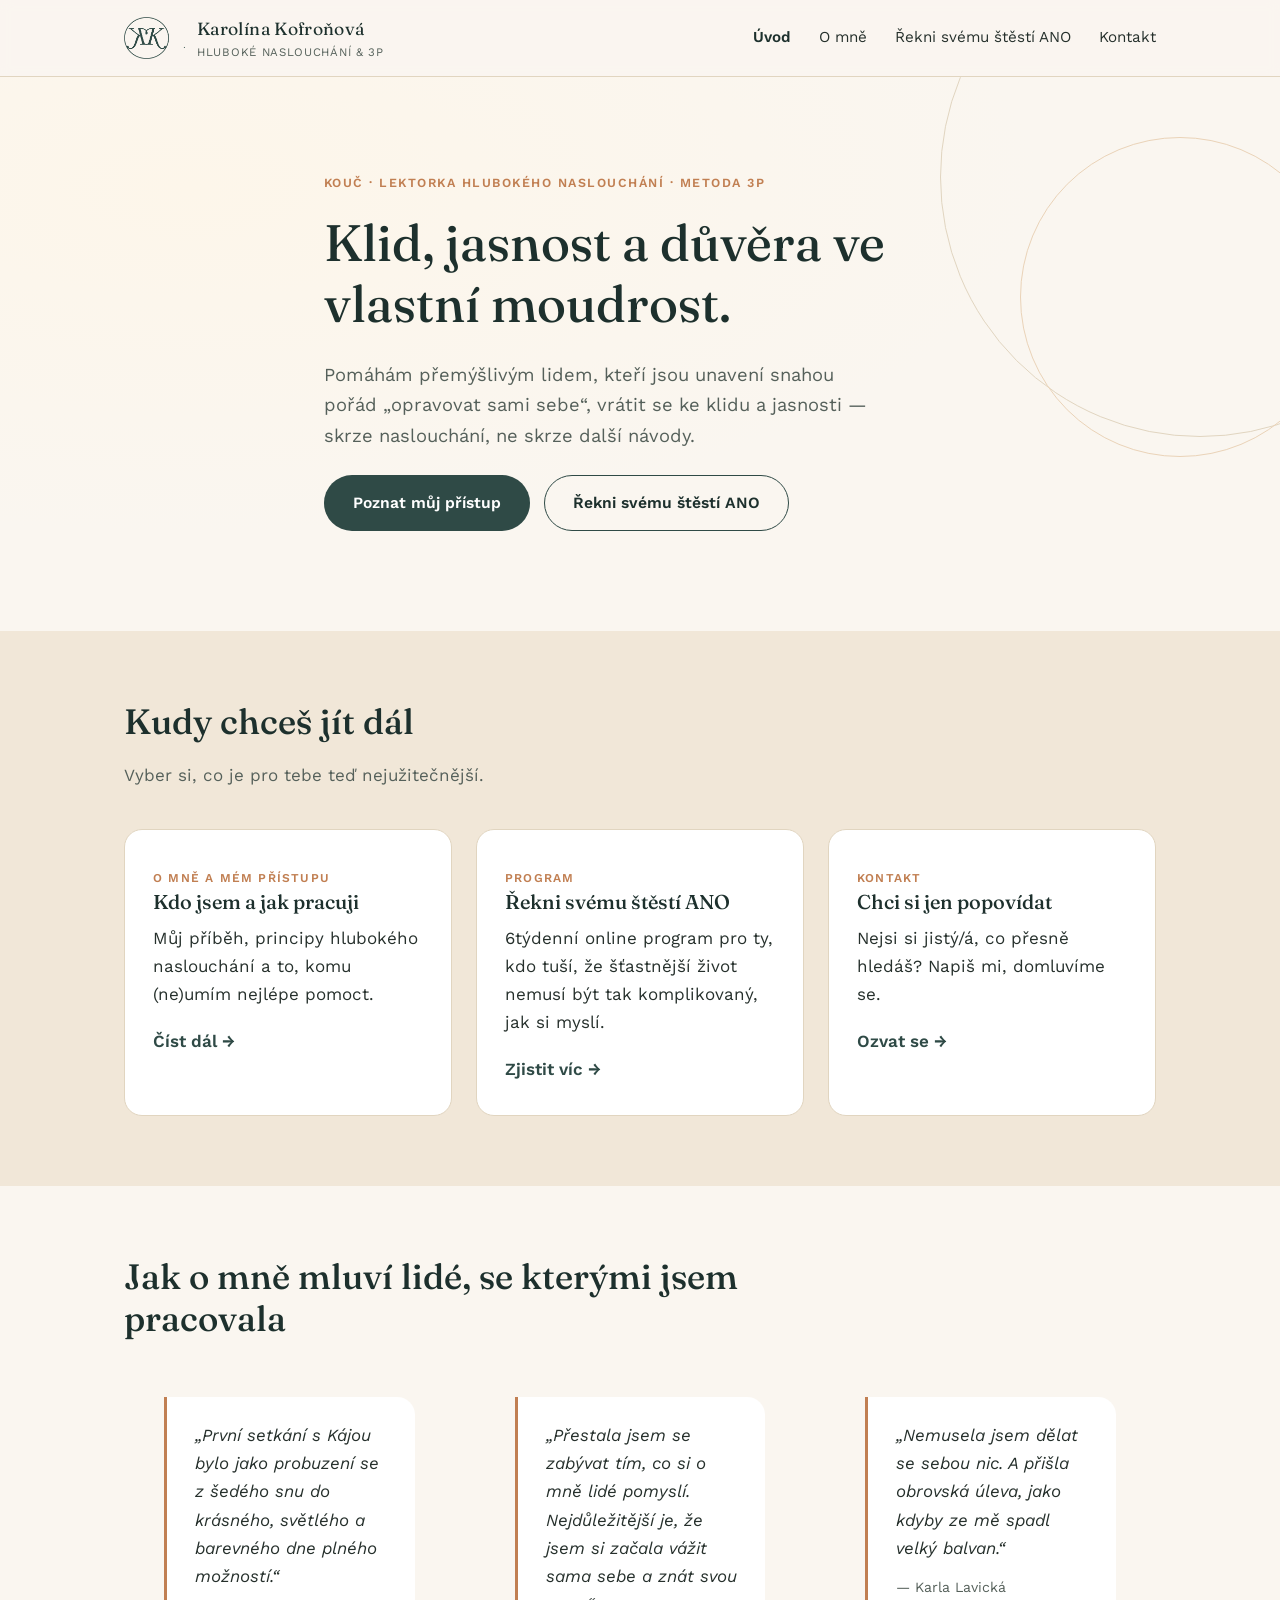
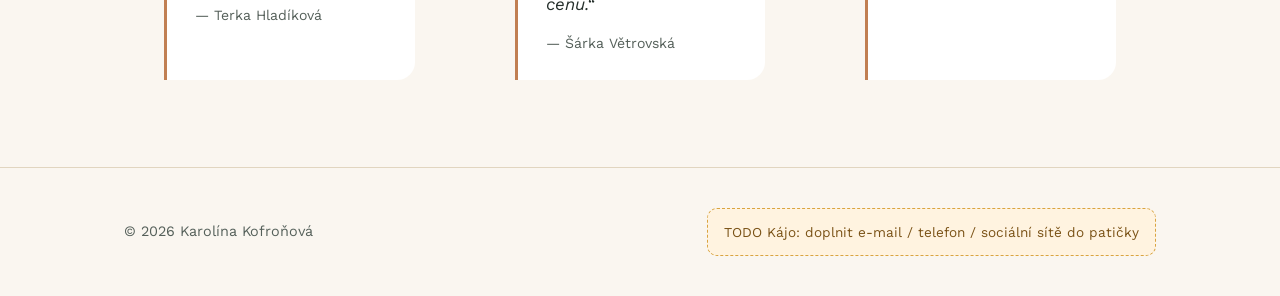
==== index.html @ d35735d0 "Initial 3-page site: úvod, o mně, program Řekni svému štěstí ANO" ====
<!DOCTYPE html>
<html lang="cs">
<head>
<meta charset="UTF-8">
<meta name="viewport" content="width=device-width, initial-scale=1.0">
<title>Karolína Kofroňová — kouč a lektorka hlubokého naslouchání</title>
<meta name="description" content="Karolína Kofroňová, kouč a lektorka hlubokého naslouchání a metody 3P. Pomáhám přemýšlivým lidem vrátit se ke klidu, jasnosti a důvěře ve vlastní moudrost.">
<link rel="preconnect" href="https://fonts.googleapis.com">
<link rel="preconnect" href="https://fonts.gstatic.com" crossorigin>
<link href="https://fonts.googleapis.com/css2?family=Fraunces:wght@400;500;600&family=Work+Sans:wght@400;500;600&display=swap" rel="stylesheet">
<link rel="stylesheet" href="assets/style.css">
</head>
<body>

<header class="site-header">
  <div class="wrap">
    <a class="brand" href="index.html">
      <img src="assets/logo-circle.png" alt="Karolína Kofroňová – logo">
      <span>
        <span class="brand-name">Karolína Kofroňová</span>
        <span class="brand-tagline">Hluboké naslouchání &amp; 3P</span>
      </span>
    </a>
    <button class="nav-toggle" aria-label="Otevřít menu" onclick="document.querySelector('.main-nav').classList.toggle('open')">☰</button>
    <nav class="main-nav">
      <a href="index.html" class="current">Úvod</a>
      <a href="o-mne.html">O mně</a>
      <a href="program-stesti.html">Řekni svému štěstí ANO</a>
      <a href="o-mne.html#kontakt">Kontakt</a>
    </nav>
  </div>
</header>

<section class="hero">
  <span class="ring r1" aria-hidden="true"></span>
  <span class="ring r2" aria-hidden="true"></span>
  <div class="wrap hero-inner">
    <span class="eyebrow">Kouč · lektorka hlubokého naslouchání · metoda 3P</span>
    <h1>Klid, jasnost a důvěra ve vlastní moudrost.</h1>
    <p class="lede">Pomáhám přemýšlivým lidem, kteří jsou unavení snahou pořád „opravovat sami sebe“, vrátit se ke klidu a jasnosti — skrze naslouchání, ne skrze další návody.</p>
    <div class="btn-row">
      <a class="btn btn-primary" href="o-mne.html">Poznat můj přístup</a>
      <a class="btn btn-ghost" href="program-stesti.html">Řekni svému štěstí ANO</a>
    </div>
  </div>
</section>

<section class="alt">
  <div class="wrap">
    <div class="section-head">
      <h2>Kudy chceš jít dál</h2>
      <p>Vyber si, co je pro tebe teď nejužitečnější.</p>
    </div>
    <div class="path-grid">
      <a class="path-card" href="o-mne.html">
        <span class="kicker">O mně a mém přístupu</span>
        <h3>Kdo jsem a jak pracuji</h3>
        <p>Můj příběh, principy hlubokého naslouchání a to, komu (ne)umím nejlépe pomoct.</p>
        <span class="arrow">Číst dál →</span>
      </a>
      <a class="path-card" href="program-stesti.html">
        <span class="kicker">Program</span>
        <h3>Řekni svému štěstí ANO</h3>
        <p>6týdenní online program pro ty, kdo tuší, že šťastnější život nemusí být tak komplikovaný, jak si myslí.</p>
        <span class="arrow">Zjistit víc →</span>
      </a>
      <a class="path-card" href="o-mne.html#kontakt">
        <span class="kicker">Kontakt</span>
        <h3>Chci si jen popovídat</h3>
        <p>Nejsi si jistý/á, co přesně hledáš? Napiš mi, domluvíme se.</p>
        <span class="arrow">Ozvat se →</span>
      </a>
    </div>
  </div>
</section>

<section>
  <div class="wrap">
    <div class="section-head">
      <h2>Jak o mně mluví lidé, se kterými jsem pracovala</h2>
    </div>
    <div class="quote-strip">
      <blockquote class="quote">
        <p>„První setkání s Kájou bylo jako probuzení se z šedého snu do krásného, světlého a barevného dne plného možností.“</p>
        <cite>— Terka Hladíková</cite>
      </blockquote>
      <blockquote class="quote">
        <p>„Přestala jsem se zabývat tím, co si o mně lidé pomyslí. Nejdůležitější je, že jsem si začala vážit sama sebe a znát svou cenu.“</p>
        <cite>— Šárka Větrovská</cite>
      </blockquote>
      <blockquote class="quote">
        <p>„Nemusela jsem dělat se sebou nic. A přišla obrovská úleva, jako kdyby ze mě spadl velký balvan.“</p>
        <cite>— Karla Lavická</cite>
      </blockquote>
    </div>
  </div>
</section>

<footer>
  <div class="wrap">
    <span>© <span id="year"></span> Karolína Kofroňová</span>
    <span class="todo">TODO Kájo: doplnit e-mail / telefon / sociální sítě do patičky</span>
  </div>
</footer>

<script>document.getElementById('year').textContent = new Date().getFullYear();</script>
</body>
</html>
---- assets/style.css ----
:root {
  --bg: #faf6f0;
  --bg-soft: #f1e7d8;
  --bg-card: #ffffff;
  --ink: #26302c;
  --ink-soft: #55605a;
  --primary: #2f4a46;
  --primary-dark: #1d302d;
  --accent: #c17f52;
  --accent-soft: #ead3b8;
  --line: #e1d5c0;
  --max: 1080px;
  --radius: 18px;
}

* { box-sizing: border-box; }

html { scroll-behavior: smooth; }

body {
  margin: 0;
  background: var(--bg);
  color: var(--ink);
  font-family: "Work Sans", -apple-system, BlinkMacSystemFont, "Segoe UI", sans-serif;
  font-size: 17px;
  line-height: 1.65;
}

h1, h2, h3, .serif {
  font-family: "Fraunces", Georgia, serif;
  font-weight: 500;
  color: var(--primary-dark);
  line-height: 1.2;
  margin: 0 0 0.5em;
}

h1 { font-size: clamp(2.1rem, 4vw, 3.2rem); font-weight: 460; }
h2 { font-size: clamp(1.6rem, 3vw, 2.2rem); }
h3 { font-size: 1.25rem; }

p { margin: 0 0 1.1em; }

a { color: var(--primary); }

.wrap {
  max-width: var(--max);
  margin: 0 auto;
  padding: 0 24px;
}

/* Header */
.site-header {
  position: sticky;
  top: 0;
  z-index: 50;
  background: rgba(250, 246, 240, 0.9);
  backdrop-filter: blur(6px);
  border-bottom: 1px solid var(--line);
}

.site-header .wrap {
  display: flex;
  align-items: center;
  justify-content: space-between;
  padding-top: 14px;
  padding-bottom: 14px;
}

.brand {
  display: flex;
  align-items: center;
  gap: 12px;
  text-decoration: none;
  color: var(--primary-dark);
}

.brand img { height: 42px; width: auto; display: block; }

.brand-name {
  font-family: "Fraunces", serif;
  font-size: 1.1rem;
  letter-spacing: 0.02em;
}

.brand-tagline {
  display: block;
  font-family: "Work Sans", sans-serif;
  font-size: 0.72rem;
  letter-spacing: 0.06em;
  text-transform: uppercase;
  color: var(--ink-soft);
}

nav.main-nav { display: flex; align-items: center; gap: 28px; }

nav.main-nav a {
  text-decoration: none;
  color: var(--ink);
  font-size: 0.95rem;
  position: relative;
}

nav.main-nav a.current { color: var(--primary-dark); font-weight: 600; }

.nav-toggle {
  display: none;
  background: none;
  border: none;
  font-size: 1.6rem;
  color: var(--primary-dark);
  cursor: pointer;
}

@media (max-width: 720px) {
  nav.main-nav {
    position: fixed;
    top: 0;
    left: 0;
    right: 0;
    bottom: 0;
    background: var(--bg);
    flex-direction: column;
    align-items: flex-start;
    padding: 96px 24px 24px;
    gap: 20px;
    visibility: hidden;
    opacity: 0;
    transition: opacity 0.2s ease;
    border-bottom: 1px solid var(--line);
  }
  nav.main-nav.open { visibility: visible; opacity: 1; }
  .nav-toggle { display: block; }
}

/* Buttons */
.btn {
  display: inline-block;
  padding: 14px 28px;
  border-radius: 999px;
  text-decoration: none;
  font-size: 0.98rem;
  font-weight: 600;
  transition: transform 0.15s ease, box-shadow 0.15s ease;
  border: 1px solid transparent;
}

.btn:hover { transform: translateY(-1px); }

.btn-primary { background: var(--primary); color: #fff; }
.btn-primary:hover { background: var(--primary-dark); }

.btn-accent { background: var(--accent); color: #fff; }
.btn-accent:hover { background: #a96a3f; }

.btn-ghost {
  background: transparent;
  border-color: var(--primary);
  color: var(--primary-dark);
}

.btn-row { display: flex; flex-wrap: wrap; gap: 14px; margin-top: 24px; }

/* Hero */
.hero {
  position: relative;
  padding: 90px 0 100px;
  overflow: hidden;
  background: radial-gradient(ellipse at 15% 20%, #fdf6ea 0%, var(--bg) 55%);
}

.hero .ring {
  position: absolute;
  border-radius: 50%;
  border: 1px solid var(--line);
}

.hero .ring.r1 { width: 520px; height: 520px; right: -180px; top: -160px; }
.hero .ring.r2 { width: 320px; height: 320px; right: -60px; top: 60px; border-color: var(--accent-soft); }

.hero-inner { position: relative; max-width: 680px; }

.eyebrow {
  display: inline-block;
  font-size: 0.78rem;
  letter-spacing: 0.12em;
  text-transform: uppercase;
  color: var(--accent);
  font-weight: 600;
  margin-bottom: 18px;
}

.lede { font-size: 1.15rem; color: var(--ink-soft); max-width: 560px; }

/* Sections */
section { padding: 70px 0; }
section.alt { background: var(--bg-soft); }
.section-head { max-width: 640px; margin-bottom: 40px; }
.section-head p { color: var(--ink-soft); }

/* Cards */
.grid {
  display: grid;
  gap: 24px;
  grid-template-columns: repeat(auto-fit, minmax(230px, 1fr));
}

.card {
  background: var(--bg-card);
  border: 1px solid var(--line);
  border-radius: var(--radius);
  padding: 28px;
}

.card h3 { margin-bottom: 10px; }
.card p:last-child { margin-bottom: 0; }

/* Quotes */
.quote {
  background: var(--bg-card);
  border-left: 3px solid var(--accent);
  border-radius: 0 var(--radius) var(--radius) 0;
  padding: 24px 28px;
}

.quote p { font-style: italic; color: var(--ink); margin-bottom: 10px; }
.quote cite { font-style: normal; font-size: 0.88rem; color: var(--ink-soft); }

.quote-strip {
  display: grid;
  gap: 20px;
  grid-template-columns: repeat(auto-fit, minmax(260px, 1fr));
}

/* Nav cards on landing */
.path-grid {
  display: grid;
  gap: 24px;
  grid-template-columns: repeat(auto-fit, minmax(260px, 1fr));
}

.path-card {
  display: block;
  text-decoration: none;
  color: inherit;
  background: var(--bg-card);
  border: 1px solid var(--line);
  border-radius: var(--radius);
  padding: 32px 28px;
  transition: box-shadow 0.2s ease, transform 0.2s ease;
}

.path-card:hover {
  box-shadow: 0 12px 30px rgba(47, 74, 70, 0.1);
  transform: translateY(-3px);
}

.path-card .kicker {
  font-size: 0.75rem;
  letter-spacing: 0.1em;
  text-transform: uppercase;
  color: var(--accent);
  font-weight: 600;
}

.path-card .arrow { color: var(--primary); font-weight: 600; }

/* Principles list */
.principle {
  display: flex;
  gap: 18px;
  align-items: flex-start;
  padding: 22px 0;
  border-top: 1px solid var(--line);
}

.principle:last-child { border-bottom: 1px solid var(--line); }

.principle .num {
  font-family: "Fraunces", serif;
  font-size: 1.6rem;
  color: var(--accent);
  min-width: 40px;
}

/* Program box */
.program-box {
  background: var(--primary);
  color: #f4efe6;
  border-radius: var(--radius);
  padding: 36px;
}

.program-box h3 { color: #fff; }
.program-box .price { font-size: 2.2rem; font-family: "Fraunces", serif; color: #fff; }
.program-box ul { padding-left: 20px; margin: 0 0 20px; }
.program-box .btn-accent { margin-top: 4px; }

/* Footer */
footer {
  border-top: 1px solid var(--line);
  padding: 40px 0;
  color: var(--ink-soft);
  font-size: 0.9rem;
}

footer .wrap {
  display: flex;
  flex-wrap: wrap;
  gap: 16px;
  justify-content: space-between;
  align-items: center;
}

footer a { color: var(--primary-dark); text-decoration: none; }

/* Note box for placeholders during build */
.todo {
  background: #fff3e0;
  border: 1px dashed #d9a441;
  border-radius: 10px;
  padding: 12px 16px;
  font-size: 0.85rem;
  color: #7a5216;
}
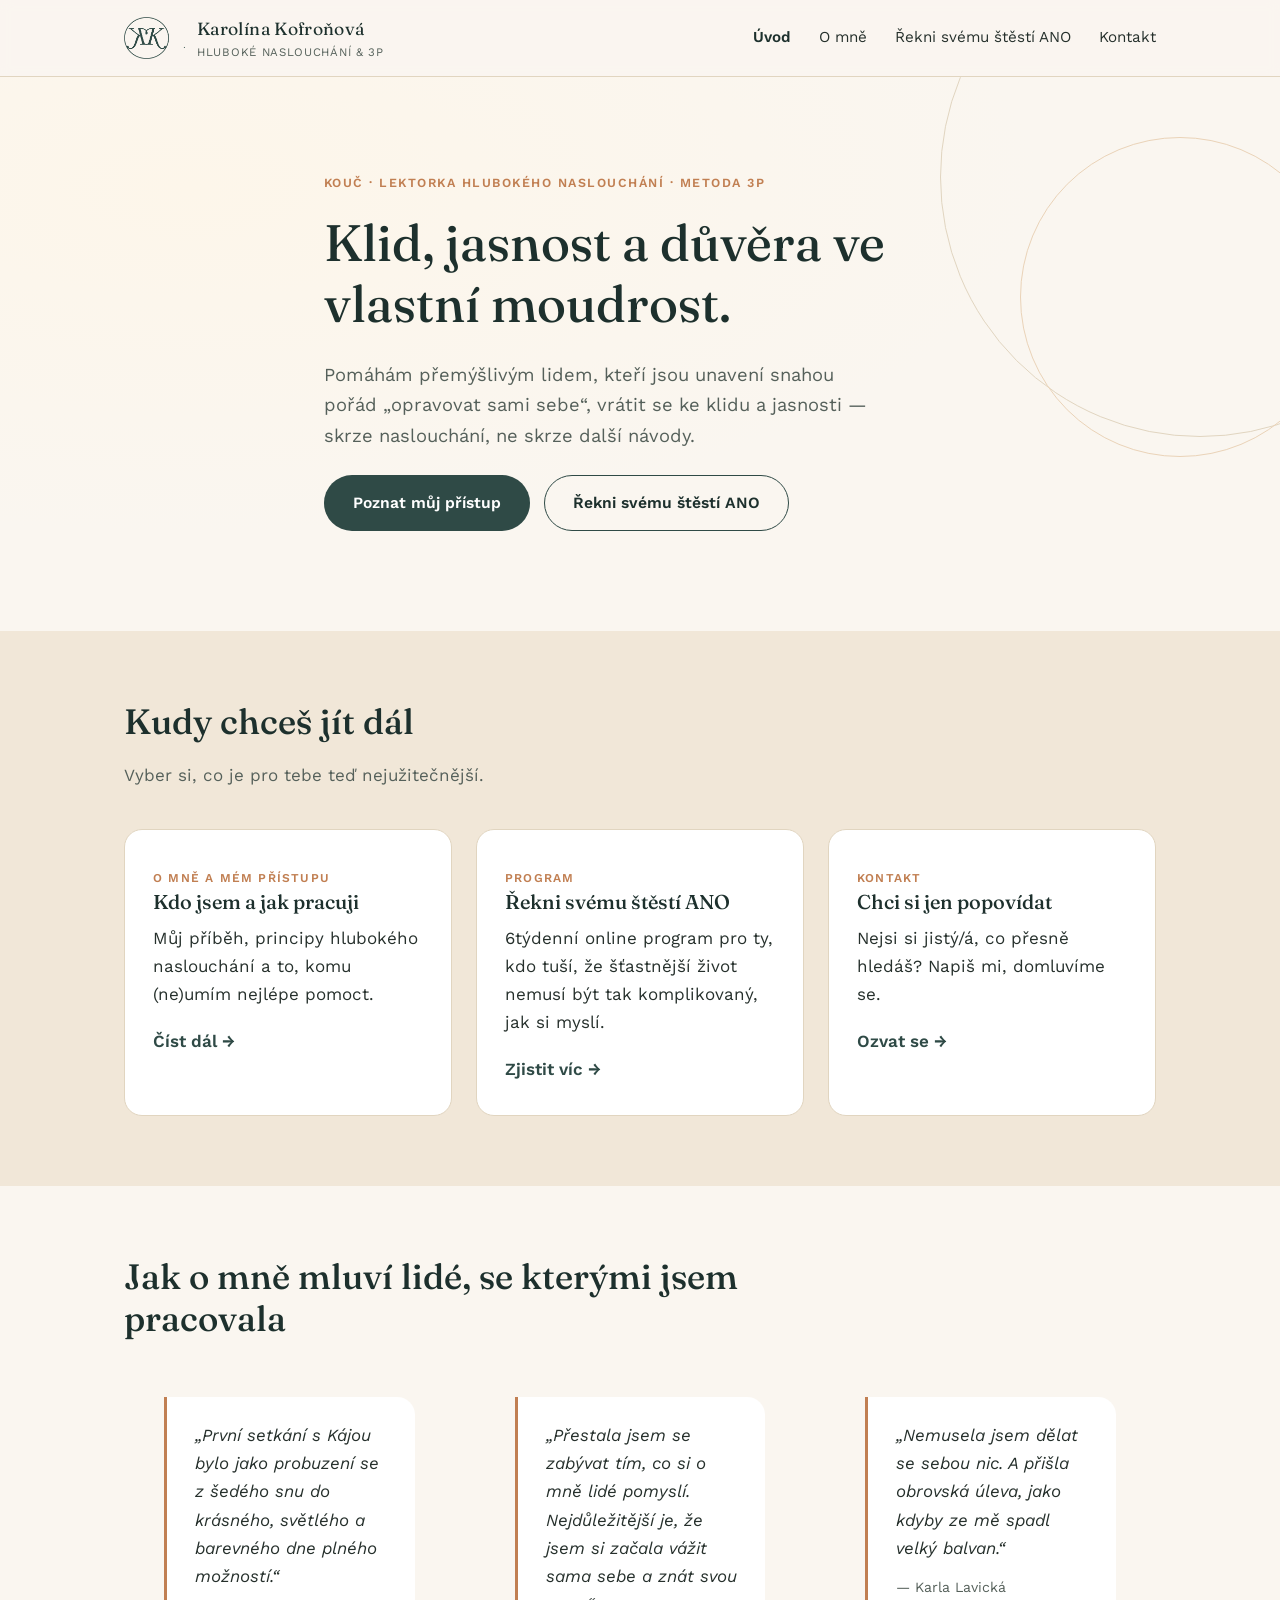
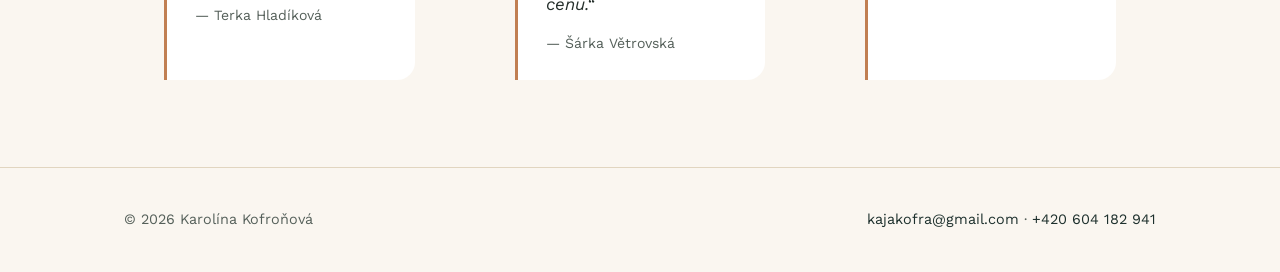
==== commit 4d8aaed8: "Doplnit kontaktní údaje (email, telefon)" ====
--- a/index.html
+++ b/index.html
@@ -99,7 +99,7 @@
 <footer>
   <div class="wrap">
     <span>© <span id="year"></span> Karolína Kofroňová</span>
-    <span class="todo">TODO Kájo: doplnit e-mail / telefon / sociální sítě do patičky</span>
+    <span><a href="mailto:kajakofra@gmail.com">kajakofra@gmail.com</a> · <a href="tel:+420604182941">+420 604 182 941</a></span>
   </div>
 </footer>
 
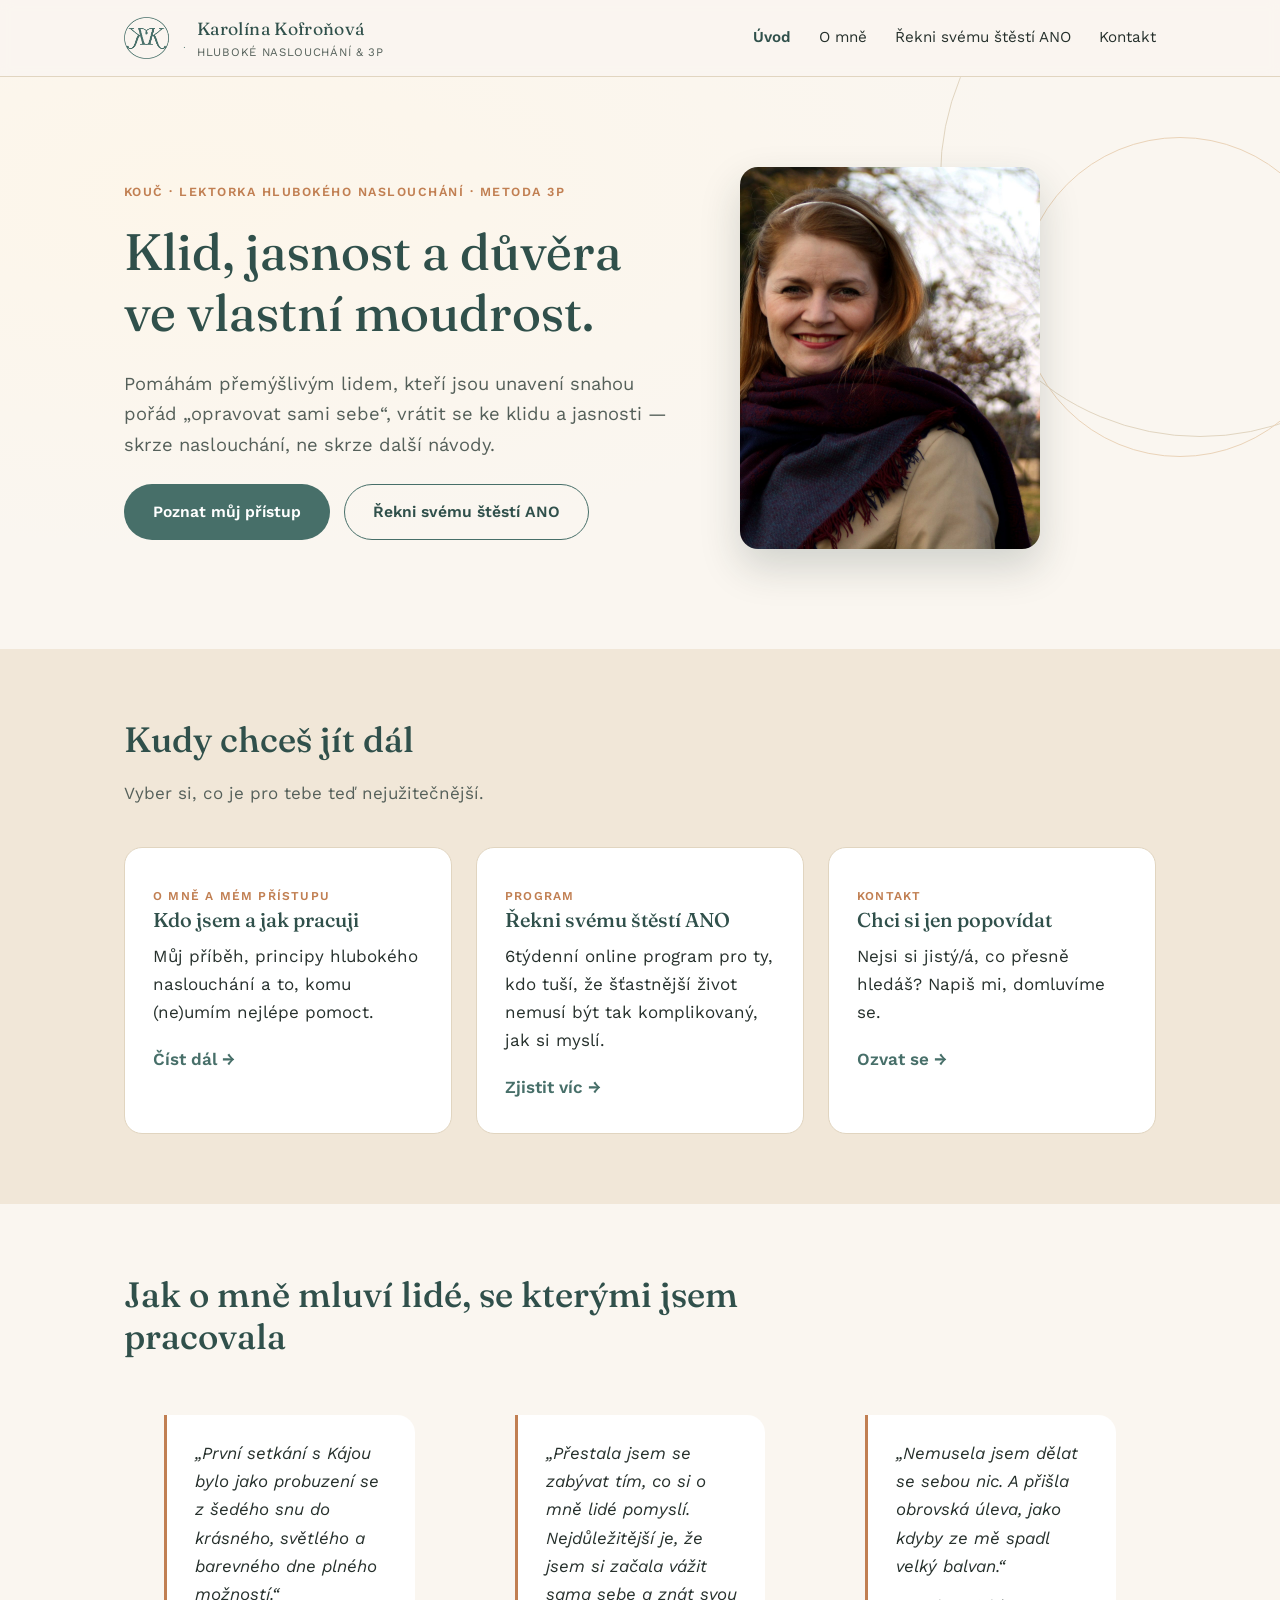
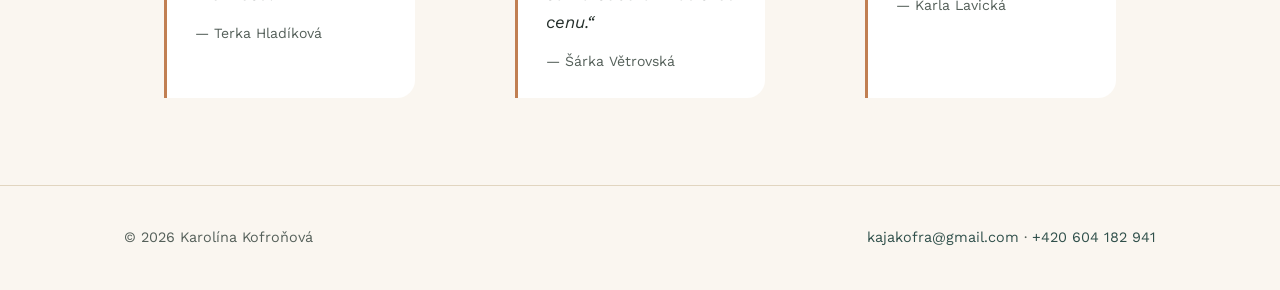
==== commit e8545d32: "Přidat fotky Karolíny na úvodní, O mně a prodejní stránku" ====
--- a/index.html
+++ b/index.html
@@ -34,13 +34,18 @@
 <section class="hero">
   <span class="ring r1" aria-hidden="true"></span>
   <span class="ring r2" aria-hidden="true"></span>
-  <div class="wrap hero-inner">
-    <span class="eyebrow">Kouč · lektorka hlubokého naslouchání · metoda 3P</span>
-    <h1>Klid, jasnost a důvěra ve vlastní moudrost.</h1>
-    <p class="lede">Pomáhám přemýšlivým lidem, kteří jsou unavení snahou pořád „opravovat sami sebe“, vrátit se ke klidu a jasnosti — skrze naslouchání, ne skrze další návody.</p>
-    <div class="btn-row">
-      <a class="btn btn-primary" href="o-mne.html">Poznat můj přístup</a>
-      <a class="btn btn-ghost" href="program-stesti.html">Řekni svému štěstí ANO</a>
+  <div class="wrap hero-flex">
+    <div class="hero-inner">
+      <span class="eyebrow">Kouč · lektorka hlubokého naslouchání · metoda 3P</span>
+      <h1>Klid, jasnost a důvěra ve vlastní moudrost.</h1>
+      <p class="lede">Pomáhám přemýšlivým lidem, kteří jsou unavení snahou pořád „opravovat sami sebe“, vrátit se ke klidu a jasnosti — skrze naslouchání, ne skrze další návody.</p>
+      <div class="btn-row">
+        <a class="btn btn-primary" href="o-mne.html">Poznat můj přístup</a>
+        <a class="btn btn-ghost" href="program-stesti.html">Řekni svému štěstí ANO</a>
+      </div>
+    </div>
+    <div class="hero-photo">
+      <img src="assets/photos/hero-index.jpg" alt="Karolína Kofroňová">
     </div>
   </div>
 </section>
--- a/assets/style.css
+++ b/assets/style.css
@@ -4,8 +4,8 @@
   --bg-card: #ffffff;
   --ink: #26302c;
   --ink-soft: #55605a;
-  --primary: #2f4a46;
-  --primary-dark: #1d302d;
+  --primary: #476f69;
+  --primary-dark: #30504b;
   --accent: #c17f52;
   --accent-soft: #ead3b8;
   --line: #e1d5c0;
@@ -179,6 +179,46 @@
 
 .hero-inner { position: relative; max-width: 680px; }
 
+.hero-flex {
+  position: relative;
+  display: flex;
+  align-items: center;
+  gap: 56px;
+}
+
+.hero-flex .hero-inner { flex: 1 1 480px; max-width: 560px; }
+
+.hero-photo {
+  flex: 0 0 auto;
+  width: 300px;
+}
+
+.hero-photo img {
+  display: block;
+  width: 100%;
+  height: auto;
+  border-radius: var(--radius);
+  box-shadow: 0 18px 40px rgba(29, 48, 45, 0.18);
+}
+
+@media (max-width: 860px) {
+  .hero-flex { flex-direction: column-reverse; gap: 32px; }
+  .hero-flex .hero-inner { max-width: 100%; }
+  .hero-photo { width: 220px; }
+}
+
+.inset-photo {
+  float: right;
+  width: 260px;
+  margin: 6px 0 24px 32px;
+  border-radius: var(--radius);
+  box-shadow: 0 18px 40px rgba(29, 48, 45, 0.15);
+}
+
+@media (max-width: 640px) {
+  .inset-photo { float: none; width: 200px; margin: 0 auto 24px; display: block; }
+}
+
 .eyebrow {
   display: inline-block;
   font-size: 0.78rem;
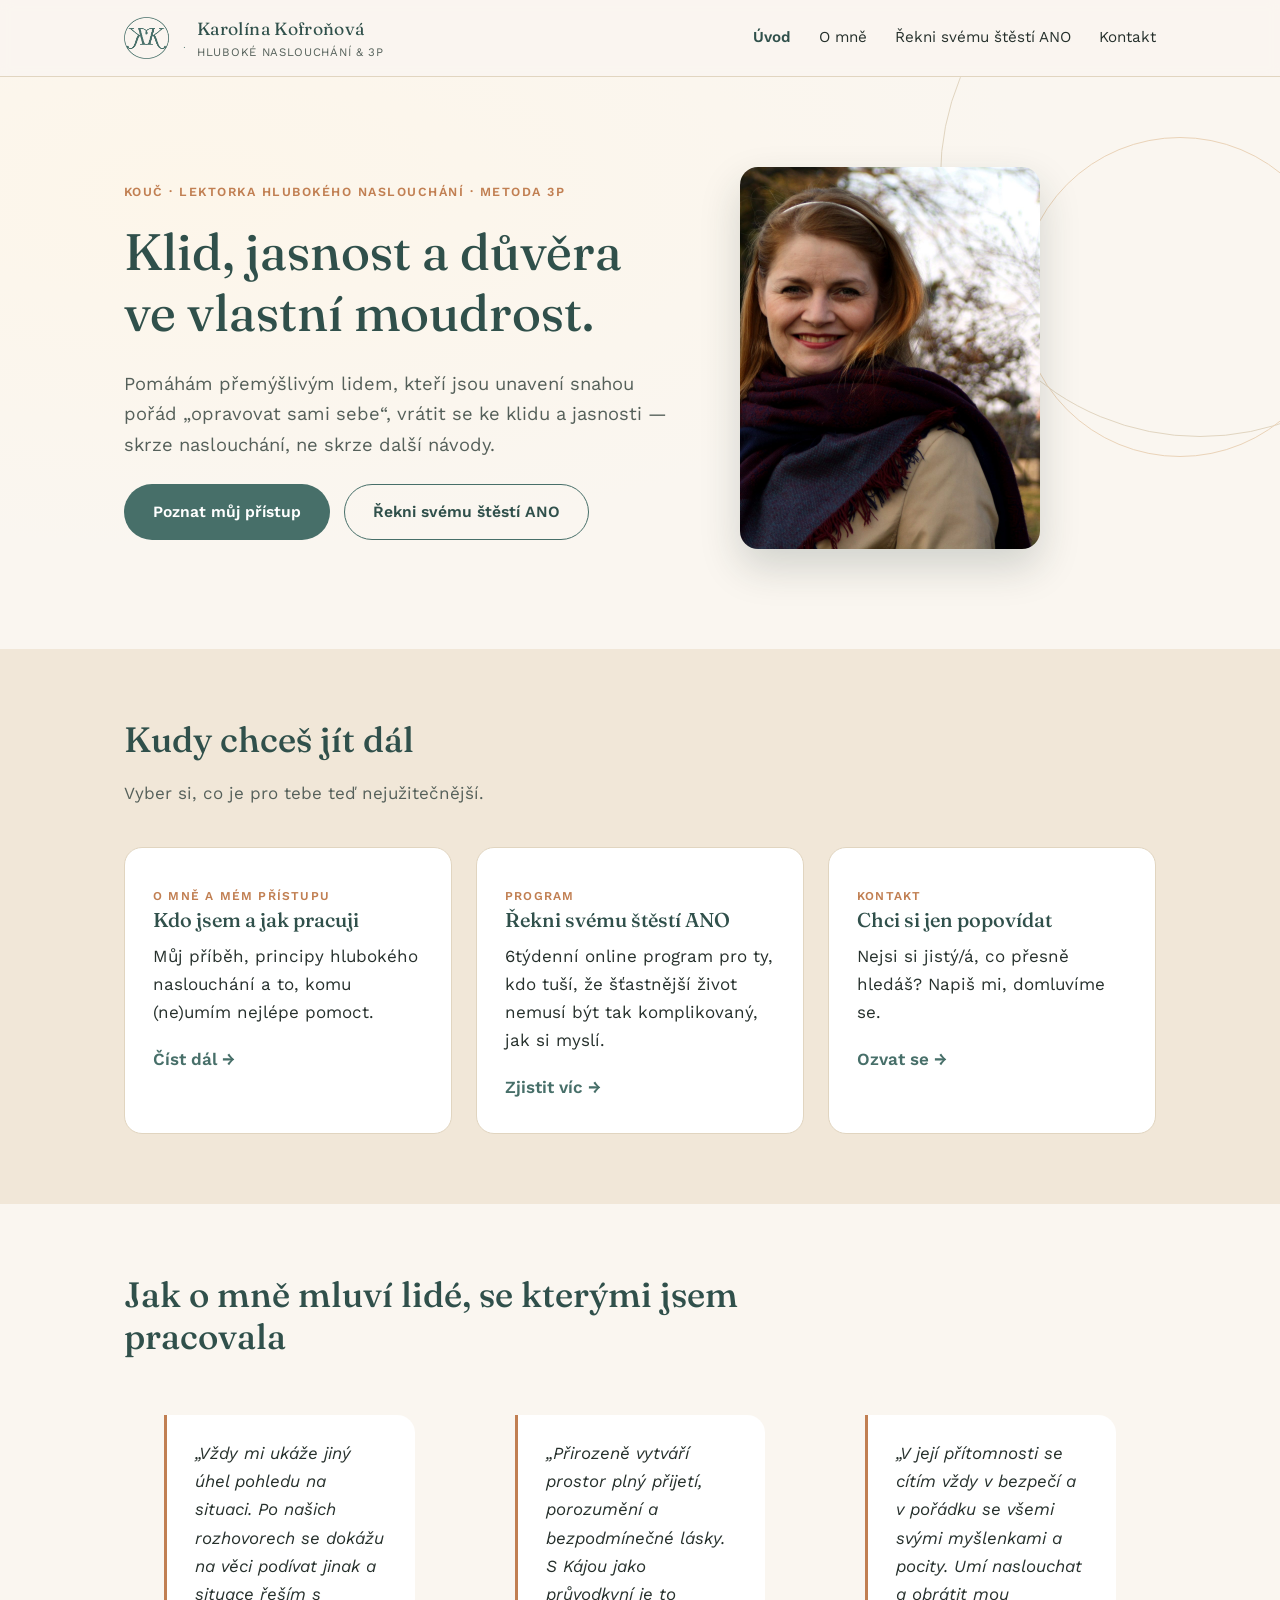
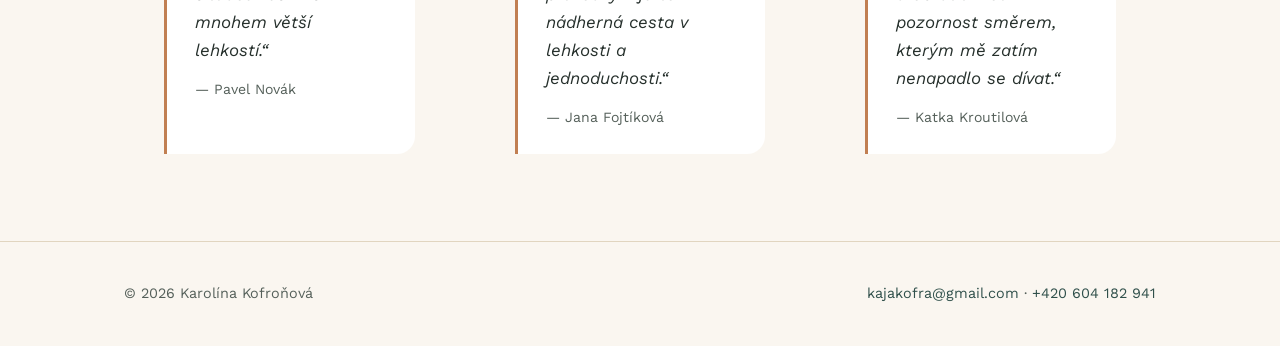
==== commit b8d661ef: "Upravit stránku O mně: nový odstavec o projektu Česko naslouchá, upravený princip Všímám si, nové re" ====
--- a/index.html
+++ b/index.html
@@ -86,16 +86,16 @@
     </div>
     <div class="quote-strip">
       <blockquote class="quote">
-        <p>„První setkání s Kájou bylo jako probuzení se z šedého snu do krásného, světlého a barevného dne plného možností.“</p>
-        <cite>— Terka Hladíková</cite>
+        <p>„Vždy mi ukáže jiný úhel pohledu na situaci. Po našich rozhovorech se dokážu na věci podívat jinak a situace řeším s mnohem větší lehkostí.“</p>
+        <cite>— Pavel Novák</cite>
       </blockquote>
       <blockquote class="quote">
-        <p>„Přestala jsem se zabývat tím, co si o mně lidé pomyslí. Nejdůležitější je, že jsem si začala vážit sama sebe a znát svou cenu.“</p>
-        <cite>— Šárka Větrovská</cite>
+        <p>„Přirozeně vytváří prostor plný přijetí, porozumění a bezpodmínečné lásky. S Kájou jako průvodkyní je to nádherná cesta v lehkosti a jednoduchosti.“</p>
+        <cite>— Jana Fojtíková</cite>
       </blockquote>
       <blockquote class="quote">
-        <p>„Nemusela jsem dělat se sebou nic. A přišla obrovská úleva, jako kdyby ze mě spadl velký balvan.“</p>
-        <cite>— Karla Lavická</cite>
+        <p>„V její přítomnosti se cítím vždy v bezpečí a v pořádku se všemi svými myšlenkami a pocity. Umí naslouchat a obrátit mou pozornost směrem, kterým mě zatím nenapadlo se dívat.“</p>
+        <cite>— Katka Kroutilová</cite>
       </blockquote>
     </div>
   </div>
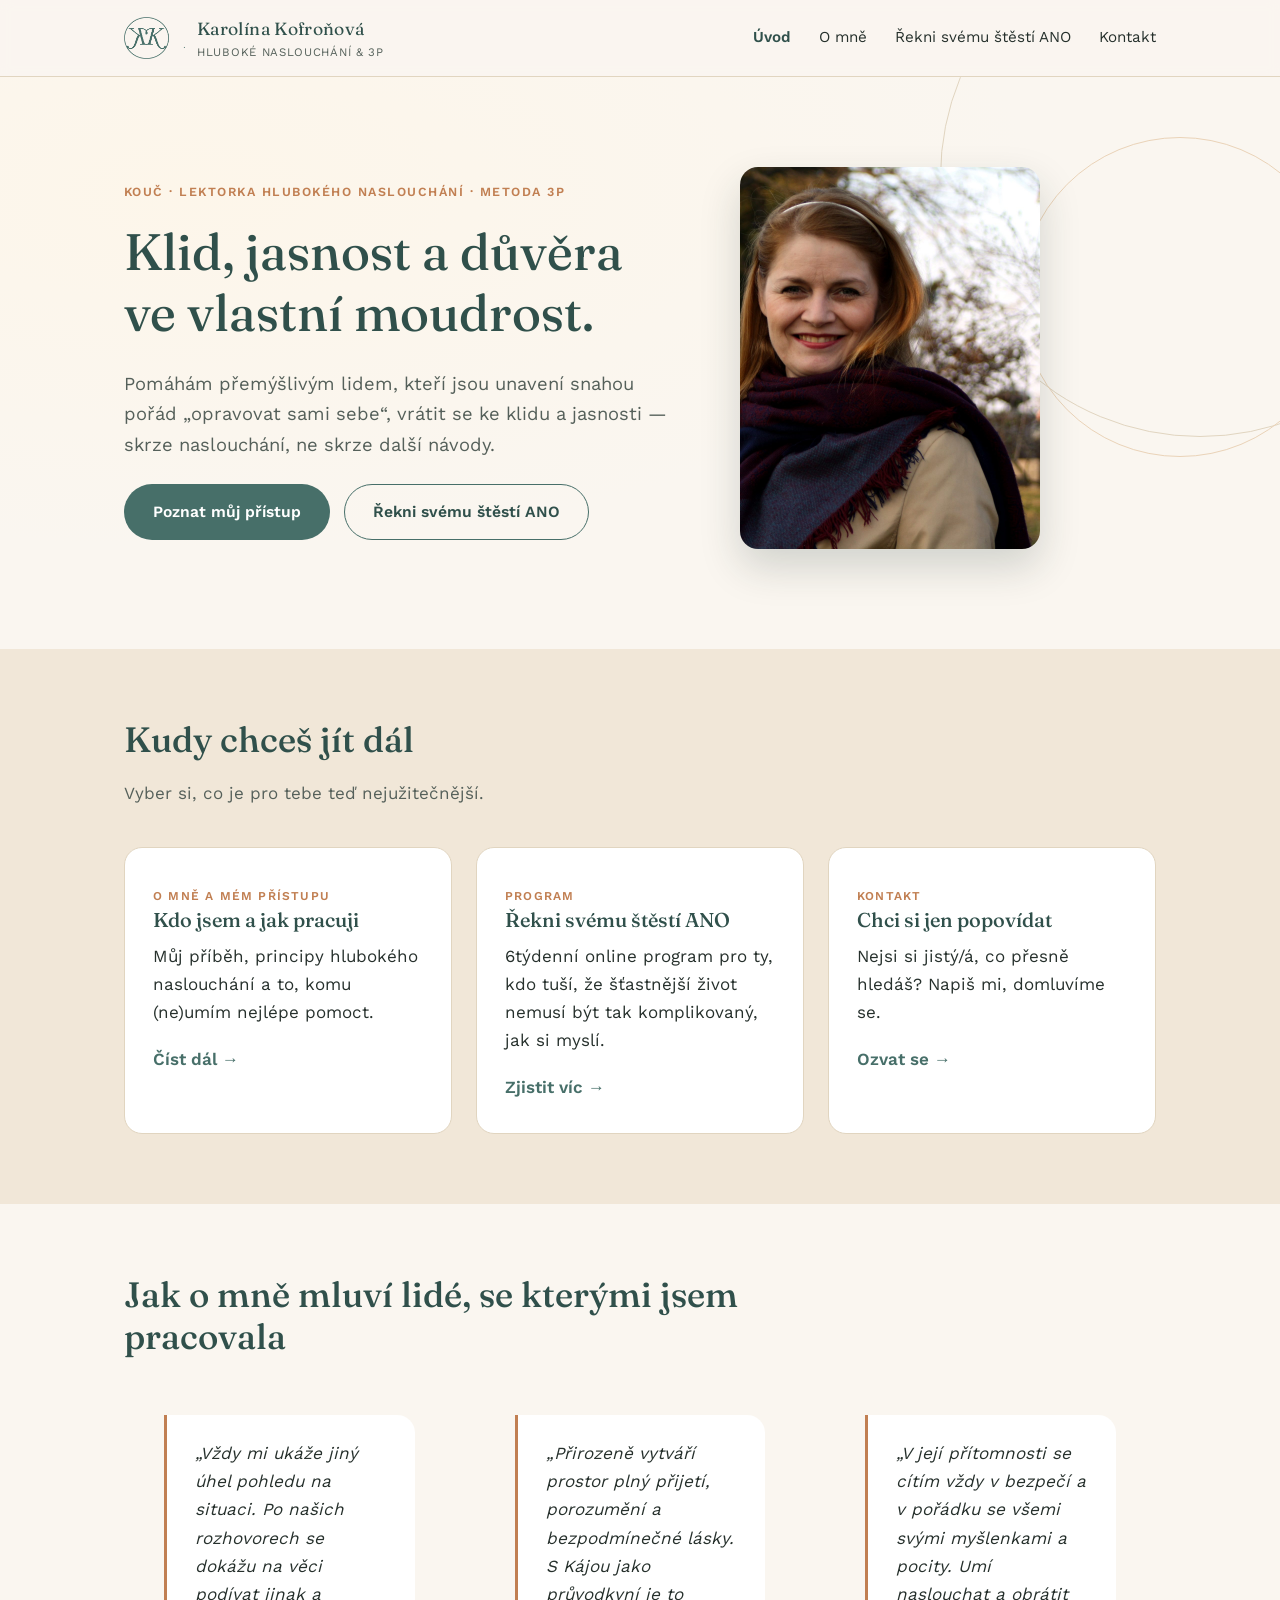
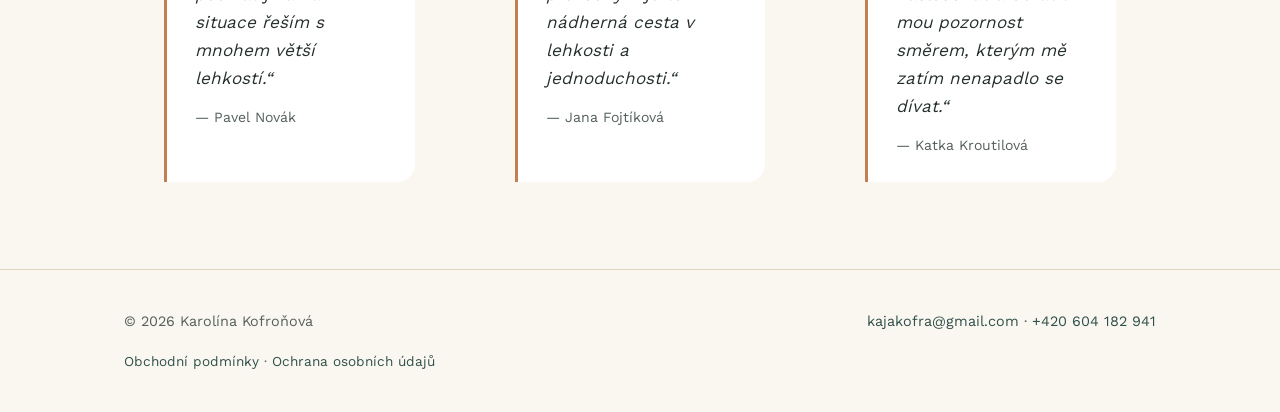
==== commit 4bd06c8c: "Přidat obchodní podmínky a zásady ochrany údajů, písma uložená na webu - nová stránka Všeobecné obch" ====
--- a/index.html
+++ b/index.html
@@ -5,9 +5,8 @@
 <meta name="viewport" content="width=device-width, initial-scale=1.0">
 <title>Karolína Kofroňová — kouč a lektorka hlubokého naslouchání</title>
 <meta name="description" content="Karolína Kofroňová, kouč a lektorka hlubokého naslouchání a metody 3P. Pomáhám přemýšlivým lidem vrátit se ke klidu, jasnosti a důvěře ve vlastní moudrost.">
-<link rel="preconnect" href="https://fonts.googleapis.com">
-<link rel="preconnect" href="https://fonts.gstatic.com" crossorigin>
-<link href="https://fonts.googleapis.com/css2?family=Fraunces:wght@400;500;600&family=Work+Sans:wght@400;500;600&display=swap" rel="stylesheet">
+<link rel="preload" href="assets/fonts/fraunces-latin.woff2" as="font" type="font/woff2" crossorigin>
+<link rel="preload" href="assets/fonts/worksans-latin.woff2" as="font" type="font/woff2" crossorigin>
 <link rel="stylesheet" href="assets/style.css">
 </head>
 <body>
@@ -105,6 +104,7 @@
   <div class="wrap">
     <span>© <span id="year"></span> Karolína Kofroňová</span>
     <span><a href="mailto:kajakofra@gmail.com">kajakofra@gmail.com</a> · <a href="tel:+420604182941">+420 604 182 941</a></span>
+    <span class="footer-legal"><a href="obchodni-podminky.html">Obchodní podmínky</a> · <a href="ochrana-udaju.html">Ochrana osobních údajů</a></span>
   </div>
 </footer>
 
--- a/assets/style.css
+++ b/assets/style.css
@@ -1,3 +1,37 @@
+/* Self-hosted fonts (SIL OFL, see fonts/LICENSE.txt) */
+@font-face {
+  font-family: 'Fraunces';
+  font-style: normal;
+  font-weight: 400 600;
+  font-display: swap;
+  src: url(fonts/fraunces-latin-ext.woff2) format('woff2');
+  unicode-range: U+0100-02BA, U+02BD-02C5, U+02C7-02CC, U+02CE-02D7, U+02DD-02FF, U+0304, U+0308, U+0329, U+1D00-1DBF, U+1E00-1E9F, U+1EF2-1EFF, U+2020, U+20A0-20AB, U+20AD-20C0, U+2113, U+2C60-2C7F, U+A720-A7FF;
+}
+@font-face {
+  font-family: 'Fraunces';
+  font-style: normal;
+  font-weight: 400 600;
+  font-display: swap;
+  src: url(fonts/fraunces-latin.woff2) format('woff2');
+  unicode-range: U+0000-00FF, U+0131, U+0152-0153, U+02BB-02BC, U+02C6, U+02DA, U+02DC, U+0304, U+0308, U+0329, U+2000-206F, U+20AC, U+2122, U+2191, U+2193, U+2212, U+2215, U+FEFF, U+FFFD;
+}
+@font-face {
+  font-family: 'Work Sans';
+  font-style: normal;
+  font-weight: 400 600;
+  font-display: swap;
+  src: url(fonts/worksans-latin-ext.woff2) format('woff2');
+  unicode-range: U+0100-02BA, U+02BD-02C5, U+02C7-02CC, U+02CE-02D7, U+02DD-02FF, U+0304, U+0308, U+0329, U+1D00-1DBF, U+1E00-1E9F, U+1EF2-1EFF, U+2020, U+20A0-20AB, U+20AD-20C0, U+2113, U+2C60-2C7F, U+A720-A7FF;
+}
+@font-face {
+  font-family: 'Work Sans';
+  font-style: normal;
+  font-weight: 400 600;
+  font-display: swap;
+  src: url(fonts/worksans-latin.woff2) format('woff2');
+  unicode-range: U+0000-00FF, U+0131, U+0152-0153, U+02BB-02BC, U+02C6, U+02DA, U+02DC, U+0304, U+0308, U+0329, U+2000-206F, U+20AC, U+2122, U+2191, U+2193, U+2212, U+2215, U+FEFF, U+FFFD;
+}
+
 :root {
   --bg: #faf6f0;
   --bg-soft: #f1e7d8;
@@ -362,3 +396,36 @@
   font-size: 0.85rem;
   color: #7a5216;
 }
+
+/* Legal pages */
+.legal p, .legal li { color: var(--ink); }
+.legal h2.clause-h { font-size: 1.25rem; margin: 2.2em 0 0.7em; display: flex; gap: 14px; }
+.legal .num { color: var(--accent); font-weight: 600; flex: none; width: 3.2rem; font-family: "Work Sans", sans-serif; font-size: 0.95rem; }
+.legal h2.clause-h .num { font-size: 1.1rem; }
+.legal h3 { font-size: 1.05rem; margin: 1.6em 0 0.5em; font-family: "Work Sans", sans-serif; font-weight: 600; }
+.legal h3.clause-sub { display: flex; gap: 14px; }
+.legal .clause { display: flex; gap: 14px; margin: 0 0 0.9em; }
+.legal .clause > div { flex: 1; min-width: 0; }
+.legal .clause.l2 { margin-left: calc(3.2rem + 14px); }
+.legal ul { margin: 0 0 1.1em calc(3.2rem + 14px); padding-left: 1.1em; }
+.legal li { margin-bottom: 0.45em; }
+.legal > p, .legal > h3 { margin-left: calc(3.2rem + 14px); }
+.table-wrap { overflow-x: auto; margin: 0 0 1.4em; }
+.legal table { border-collapse: collapse; width: 100%; font-size: 0.92rem; background: var(--bg-card); }
+.legal th, .legal td { border: 1px solid var(--line); padding: 10px 12px; text-align: left; vertical-align: top; }
+.legal th { background: var(--bg-soft); font-weight: 600; }
+.footer-legal { flex: 1 0 100%; font-size: 0.85rem; }
+@media (max-width: 640px) {
+  .legal .num { width: 2.6rem; }
+  .legal .clause.l2 { margin-left: calc(2.6rem + 14px); }
+  .legal > p, .legal > h3 { margin-left: 0; }
+  .legal ul { margin-left: 1em; }
+}
+
+/* E-book page */
+.signup { background: var(--bg-card); border: 1px solid var(--line); border-radius: var(--radius); padding: 26px 28px; margin-top: 26px; max-width: 460px; }
+.signup h3 { margin-bottom: 6px; }
+.signup .fine { font-size: 0.8rem; color: var(--ink-soft); margin: 14px 0 0; line-height: 1.5; }
+.list-clean { list-style: none; padding: 0; margin: 0 0 1em; }
+.list-clean li { padding: 6px 0 6px 22px; position: relative; }
+.list-clean li::before { content: ""; position: absolute; left: 0; top: 0.95em; width: 8px; height: 8px; border-radius: 50%; background: var(--accent); }
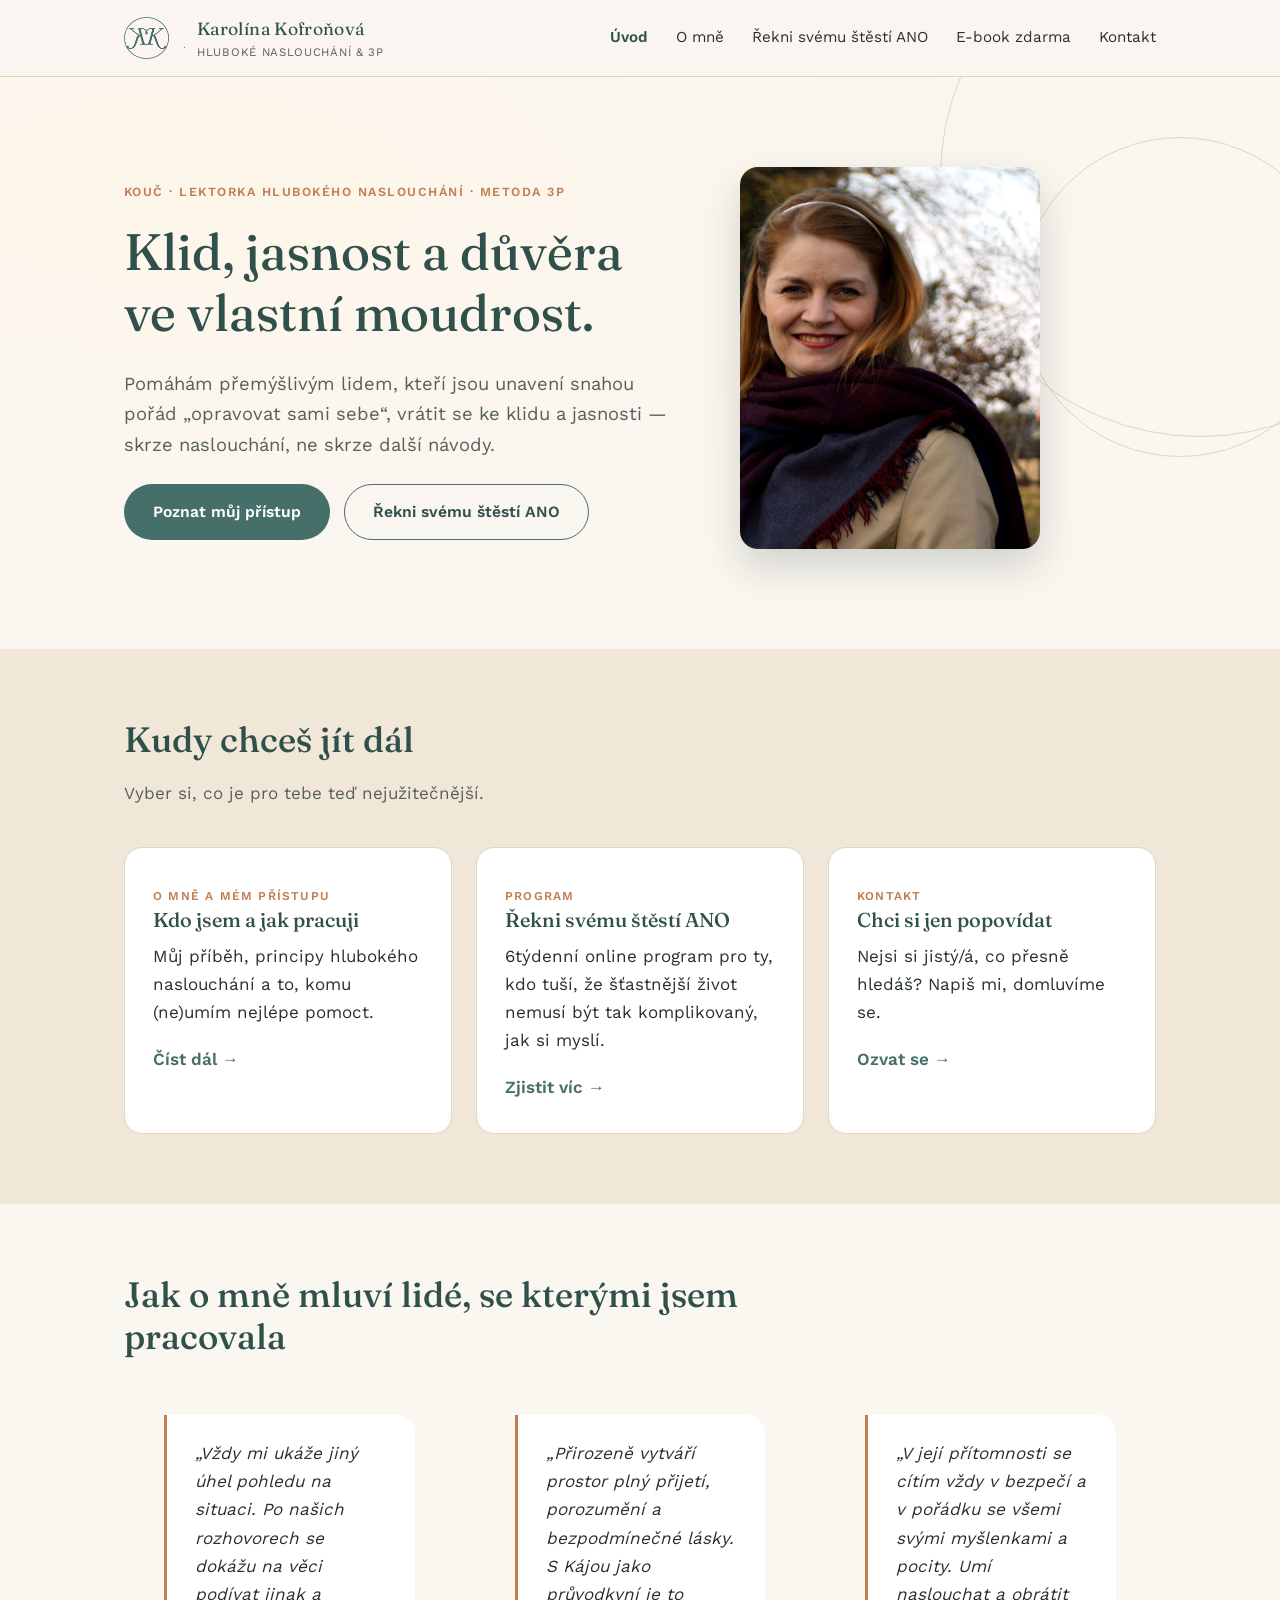
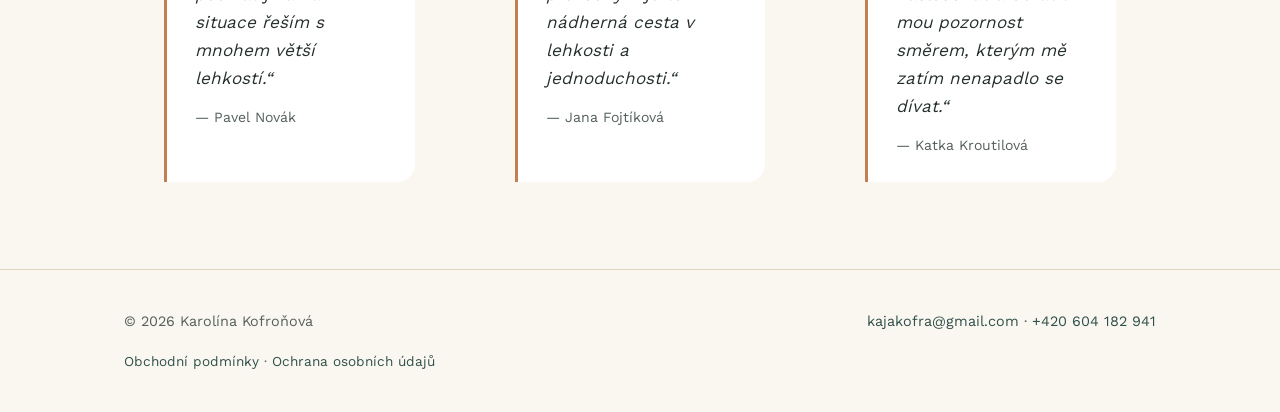
==== commit ab5a793e: "Přidat stránku e-booku zdarma s přihlašovacím formulářem MailerLite - stránka e-book.html s formulář" ====
--- a/index.html
+++ b/index.html
@@ -25,6 +25,7 @@
       <a href="index.html" class="current">Úvod</a>
       <a href="o-mne.html">O mně</a>
       <a href="program-stesti.html">Řekni svému štěstí ANO</a>
+      <a href="e-book.html">E-book zdarma</a>
       <a href="o-mne.html#kontakt">Kontakt</a>
     </nav>
   </div>
--- a/assets/style.css
+++ b/assets/style.css
@@ -429,3 +429,13 @@
 .list-clean { list-style: none; padding: 0; margin: 0 0 1em; }
 .list-clean li { padding: 6px 0 6px 22px; position: relative; }
 .list-clean li::before { content: ""; position: absolute; left: 0; top: 0.95em; width: 8px; height: 8px; border-radius: 50%; background: var(--accent); }
+
+/* MailerLite form (e-book page) — restyled to match the site */
+.signup .ml-form-embedContainer .ml-form-embedWrapper { background: transparent !important; box-shadow: none !important; border: 0 !important; padding: 0 !important; }
+.signup .ml-form-embedContainer .ml-form-embedBody { padding: 0 !important; }
+.signup .ml-form-embedContainer .ml-form-embedContent { display: none !important; }
+.signup .ml-form-embedContainer .ml-form-embedBody .ml-form-fieldRow { margin-bottom: 10px !important; }
+.signup .ml-form-embedContainer input.form-control { font-family: "Work Sans", sans-serif !important; font-size: 16px !important; color: var(--ink) !important; background: #fff !important; border: 1px solid var(--line) !important; border-radius: 12px !important; padding: 12px 14px !important; height: auto !important; }
+.signup .ml-form-embedContainer .ml-form-checkboxRow .label-description, .signup .ml-form-embedContainer .ml-form-checkboxRow .label-description p { font-family: "Work Sans", sans-serif !important; font-size: 0.8rem !important; line-height: 1.5 !important; color: var(--ink-soft) !important; }
+#mlb2-46131190.ml-form-embedContainer.ml-subscribe-form .ml-form-embedWrapper.embedForm .ml-form-embedBody .ml-form-embedSubmit button.primary { font-family: "Work Sans", sans-serif !important; font-size: 0.98rem !important; font-weight: 600 !important; background-color: var(--accent) !important; color: #fff !important; border: 0 !important; border-radius: 999px !important; padding: 14px 28px !important; height: auto !important; }
+#mlb2-46131190.ml-form-embedContainer.ml-subscribe-form .ml-form-embedWrapper.embedForm .ml-form-embedBody .ml-form-embedSubmit button.primary:hover { background-color: #a96a3f !important; }
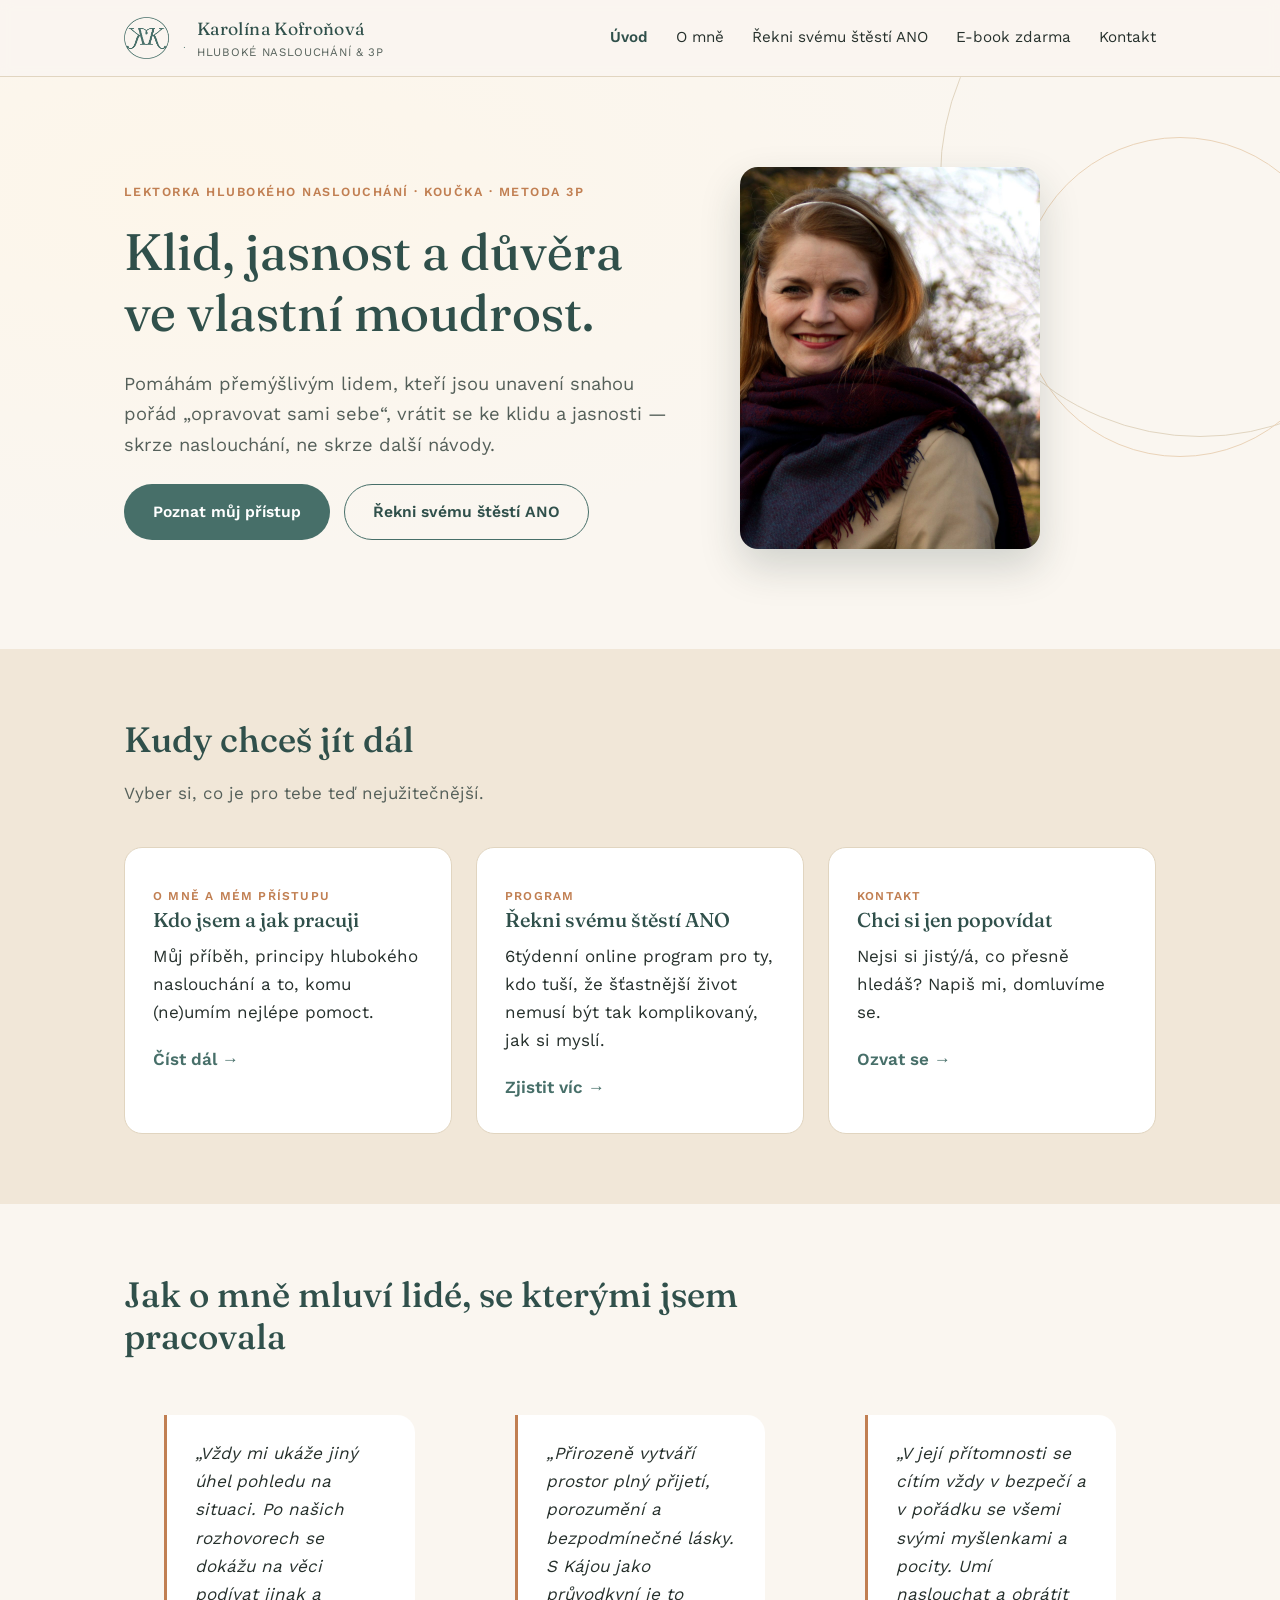
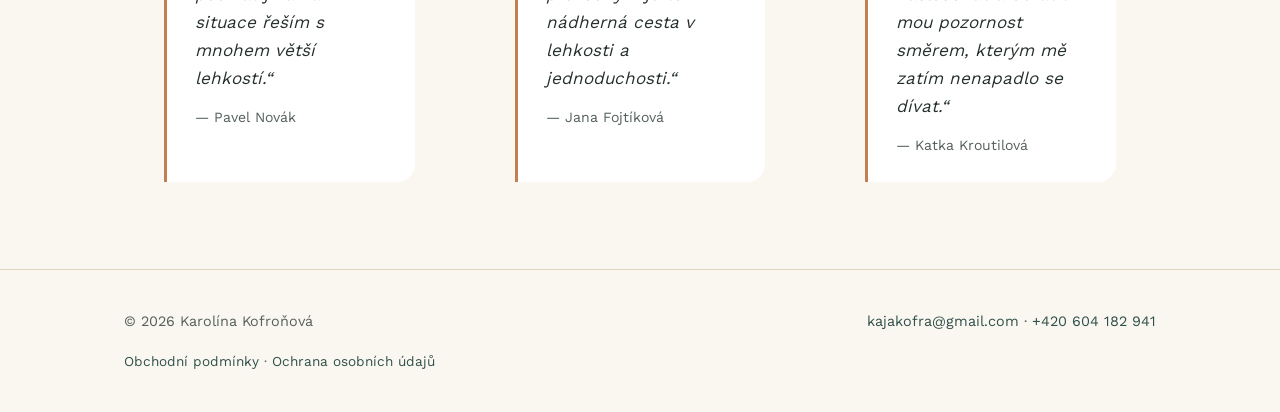
==== commit a6dc6d73: "Obrácené pořadí: lektorka hlubokého naslouchání a koučka (titulek, náhledový obrázek, popisky) Co-Au" ====
--- a/index.html
+++ b/index.html
@@ -3,8 +3,19 @@
 <head>
 <meta charset="UTF-8">
 <meta name="viewport" content="width=device-width, initial-scale=1.0">
-<title>Karolína Kofroňová — kouč a lektorka hlubokého naslouchání</title>
-<meta name="description" content="Karolína Kofroňová, kouč a lektorka hlubokého naslouchání a metody 3P. Pomáhám přemýšlivým lidem vrátit se ke klidu, jasnosti a důvěře ve vlastní moudrost.">
+<title>Karolína Kofroňová — lektorka hlubokého naslouchání a koučka</title>
+<meta name="description" content="Pomáhám lidem vrátit se ke klidu a jasnosti skrze hluboké naslouchání – bez dalších návodů na „opravu sebe“. Metoda 3P, skupinové programy, individuální sezení.">
+<meta property="og:type" content="website">
+<meta property="og:locale" content="cs_CZ">
+<meta property="og:site_name" content="Karolína Kofroňová">
+<meta property="og:title" content="Karolína Kofroňová — lektorka hlubokého naslouchání a koučka">
+<meta property="og:description" content="Pomáhám lidem vrátit se ke klidu a jasnosti skrze hluboké naslouchání – bez dalších návodů na „opravu sebe“. Metoda 3P, skupinové programy, individuální sezení.">
+<meta property="og:url" content="https://kofronova.cz/">
+<meta property="og:image" content="https://kofronova.cz/assets/og-image.jpg">
+<meta property="og:image:width" content="1200">
+<meta property="og:image:height" content="630">
+<meta property="og:image:alt" content="Karolína Kofroňová – lektorka hlubokého naslouchání a koučka">
+<meta name="twitter:card" content="summary_large_image">
 <link rel="preload" href="assets/fonts/fraunces-latin.woff2" as="font" type="font/woff2" crossorigin>
 <link rel="preload" href="assets/fonts/worksans-latin.woff2" as="font" type="font/woff2" crossorigin>
 <link rel="stylesheet" href="assets/style.css">
@@ -36,7 +47,7 @@
   <span class="ring r2" aria-hidden="true"></span>
   <div class="wrap hero-flex">
     <div class="hero-inner">
-      <span class="eyebrow">Kouč · lektorka hlubokého naslouchání · metoda 3P</span>
+      <span class="eyebrow">Lektorka hlubokého naslouchání · koučka · metoda 3P</span>
       <h1>Klid, jasnost a důvěra ve vlastní moudrost.</h1>
       <p class="lede">Pomáhám přemýšlivým lidem, kteří jsou unavení snahou pořád „opravovat sami sebe“, vrátit se ke klidu a jasnosti — skrze naslouchání, ne skrze další návody.</p>
       <div class="btn-row">
